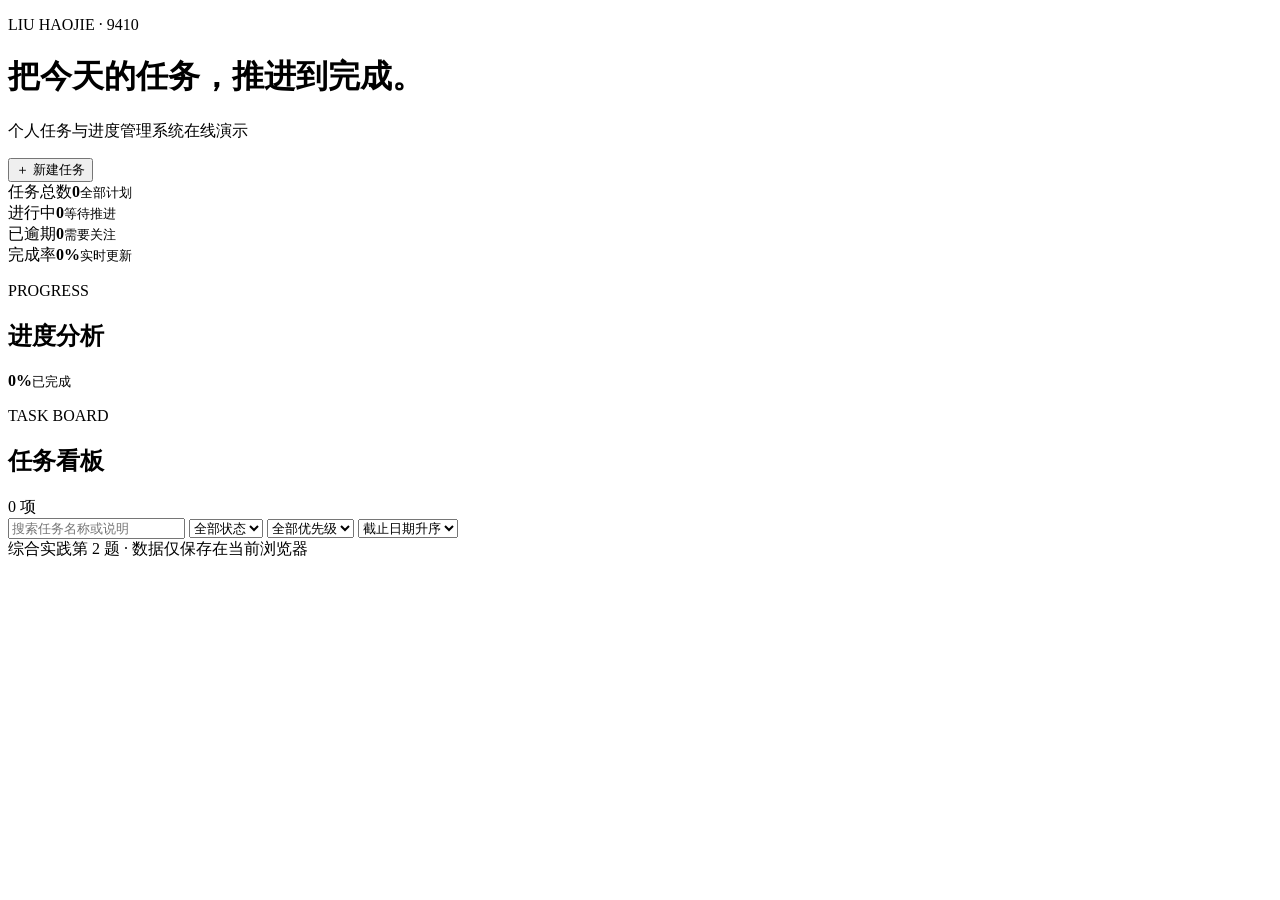
==== index.html @ 288f5f63 "Deploy task manager public demo" ====
<!doctype html>
<html lang="zh-CN">
<head>
  <meta charset="utf-8">
  <meta name="viewport" content="width=device-width, initial-scale=1">
  <meta name="description" content="刘浩杰 9410 个人任务与进度管理系统在线演示">
  <title>进度舱 · 个人任务管理</title>
  <link rel="stylesheet" href="./app.css">
</head>
<body>
  <main class="shell">
    <header class="hero">
      <div><p class="eyebrow">LIU HAOJIE · 9410</p><h1>把今天的任务，推进到完成。</h1><p>个人任务与进度管理系统在线演示</p></div>
      <button class="primary" id="newBtn">＋ 新建任务</button>
    </header>
    <section class="stats" aria-label="任务统计">
      <article><span>任务总数</span><strong id="total">0</strong><small>全部计划</small></article>
      <article><span>进行中</span><strong id="active">0</strong><small>等待推进</small></article>
      <article><span>已逾期</span><strong class="red" id="overdue">0</strong><small>需要关注</small></article>
      <article class="lime"><span>完成率</span><strong><b id="rate">0</b>%</strong><small>实时更新</small></article>
    </section>
    <section class="workspace">
      <aside class="panel analysis">
        <p class="eyebrow">PROGRESS</p><h2>进度分析</h2>
        <div class="ring" id="ring"><span><b id="ringText">0%</b><small>已完成</small></span></div>
        <div id="bars"></div>
        <p class="tip" id="tip"></p>
      </aside>
      <section class="panel board">
        <div class="board-head"><div><p class="eyebrow">TASK BOARD</p><h2>任务看板</h2></div><span id="count">0 项</span></div>
        <div class="filters">
          <input id="search" placeholder="搜索任务名称或说明">
          <select id="status"><option value="">全部状态</option><option>待开始</option><option>进行中</option><option>已完成</option><option>逾期</option></select>
          <select id="priority"><option value="">全部优先级</option><option>高</option><option>中</option><option>低</option></select>
          <select id="sort"><option value="due">截止日期升序</option><option value="priority">优先级排序</option><option value="new">最新创建</option></select>
        </div>
        <div id="list" class="list"></div>
      </section>
    </section>
    <footer>综合实践第 2 题 · 数据仅保存在当前浏览器</footer>
  </main>
  <dialog id="dialog">
    <form id="form">
      <div class="dialog-head"><div><p class="eyebrow">TASK DETAILS</p><h2 id="dialogTitle">新建任务</h2></div><button type="button" class="circle" id="close">×</button></div>
      <label>任务名称<input id="title" maxlength="80" required></label>
      <label>任务说明<textarea id="description" maxlength="500" rows="3"></textarea></label>
      <div class="form-row">
        <label>截止日期<input id="due" type="date" required></label>
        <label>优先级<select id="p"><option>高</option><option selected>中</option><option>低</option></select></label>
        <label>状态<select id="s"><option>待开始</option><option>进行中</option><option>已完成</option></select></label>
      </div>
      <p id="error" class="error"></p>
      <div class="actions"><button type="button" class="secondary" id="cancel">取消</button><button class="primary" type="submit">保存任务</button></div>
    </form>
  </dialog>
  <div id="toast" class="toast"></div>
  <script src="./app.js"></script>
</body>
</html>
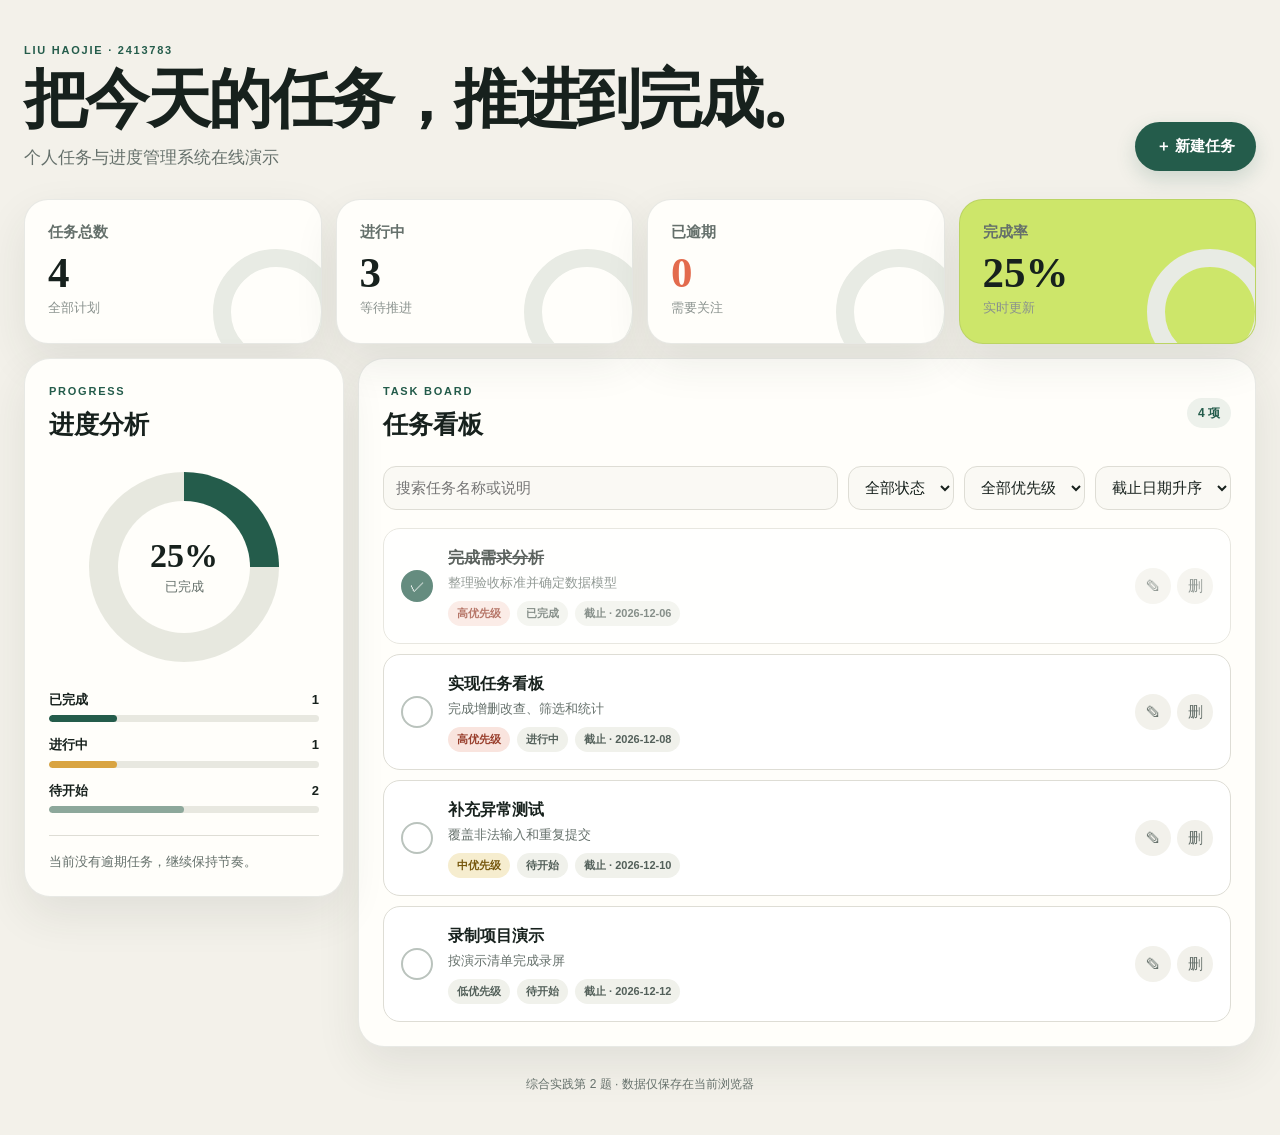
==== commit 736fba6d: "Update student number to 2413783" ====
--- a/index.html
+++ b/index.html
@@ -3,14 +3,14 @@
 <head>
   <meta charset="utf-8">
   <meta name="viewport" content="width=device-width, initial-scale=1">
-  <meta name="description" content="刘浩杰 9410 个人任务与进度管理系统在线演示">
+  <meta name="description" content="刘浩杰 2413783 个人任务与进度管理系统在线演示">
   <title>进度舱 · 个人任务管理</title>
   <link rel="stylesheet" href="./app.css">
 </head>
 <body>
   <main class="shell">
     <header class="hero">
-      <div><p class="eyebrow">LIU HAOJIE · 9410</p><h1>把今天的任务，推进到完成。</h1><p>个人任务与进度管理系统在线演示</p></div>
+      <div><p class="eyebrow">LIU HAOJIE · 2413783</p><h1>把今天的任务，推进到完成。</h1><p>个人任务与进度管理系统在线演示</p></div>
       <button class="primary" id="newBtn">＋ 新建任务</button>
     </header>
     <section class="stats" aria-label="任务统计">
--- a/app.css
+++ b/app.css
@@ -0,0 +1,5 @@
+:root{--ink:#17211d;--muted:#65706b;--paper:#f3f1ea;--card:#fffefa;--line:#deddd5;--green:#245c4b;--lime:#cde66a;--red:#e36b4d;--amber:#d9a441;--shadow:0 18px 45px rgba(41,52,46,.09)}
+*{box-sizing:border-box}body{margin:0;background:var(--paper);color:var(--ink);font:15px/1.5 "Microsoft YaHei","PingFang SC",sans-serif}button,input,select,textarea{font:inherit}button,select{cursor:pointer}.shell{width:min(1440px,calc(100% - 48px));margin:auto;padding:42px 0}.hero{display:flex;justify-content:space-between;align-items:end;gap:24px;margin-bottom:28px}.eyebrow{margin:0 0 7px;color:var(--green);font-size:11px;font-weight:900;letter-spacing:.16em}.hero h1{margin:0;font:700 clamp(40px,5vw,68px)/1.06 Georgia,"Microsoft YaHei",serif;letter-spacing:-.04em}.hero>div>p:last-child{margin:12px 0 0;color:var(--muted);font-size:17px}.primary,.secondary{border:0;border-radius:999px;padding:13px 21px;font-weight:800}.primary{background:var(--green);color:white;box-shadow:0 8px 20px rgba(36,92,75,.18)}.secondary{background:#eceae1;color:var(--ink)}.stats{display:grid;grid-template-columns:repeat(4,1fr);gap:14px;margin-bottom:14px}.stats article,.panel{border:1px solid rgba(36,55,47,.1);background:var(--card);box-shadow:var(--shadow)}.stats article{position:relative;min-height:145px;padding:21px 23px;border-radius:24px;overflow:hidden}.stats article:after{position:absolute;right:-18px;bottom:-32px;width:90px;height:90px;border:18px solid #e8ebe4;border-radius:50%;content:""}.stats span{color:var(--muted);font-weight:700}.stats strong{display:block;margin:8px 0 2px;font:700 43px/1 Georgia,serif}.stats small{color:#8a928e}.stats .lime{background:var(--lime)}.stats .red{color:var(--red)}.workspace{display:grid;grid-template-columns:320px 1fr;gap:14px;align-items:start}.panel{border-radius:26px;padding:24px}.analysis{position:sticky;top:18px}.panel h2{margin:0;font-size:25px}.ring{display:grid;place-items:center;width:190px;height:190px;margin:28px auto;border-radius:50%;background:conic-gradient(var(--green) 0%,#e7e8df 0)}.ring:before{grid-area:1/1;width:132px;height:132px;border-radius:50%;background:var(--card);content:""}.ring span{z-index:1;grid-area:1/1;text-align:center}.ring b{display:block;font:700 34px Georgia,serif}.ring small{color:var(--muted)}.bar{margin:13px 0}.bar-head{display:flex;justify-content:space-between;margin-bottom:6px;font-size:13px;font-weight:700}.track{height:7px;border-radius:99px;background:#e8e8e0;overflow:hidden}.fill{height:100%;border-radius:inherit;background:var(--green)}.tip{margin:22px 0 0;padding-top:16px;border-top:1px solid var(--line);color:var(--muted);font-size:13px}.board-head{display:flex;justify-content:space-between;align-items:center}.board-head>span{padding:6px 11px;border-radius:99px;background:#edf1eb;color:var(--green);font-size:12px;font-weight:800}.filters{display:grid;grid-template-columns:minmax(220px,1fr) repeat(3,auto);gap:10px;margin:22px 0 18px}.filters input,.filters select{min-height:44px;border:1px solid var(--line);border-radius:13px;padding:0 12px;background:#faf9f4;color:var(--ink)}.list{display:grid;gap:10px}.task{display:grid;grid-template-columns:auto 1fr auto;gap:15px;align-items:center;padding:17px;border:1px solid var(--line);border-radius:17px;background:white}.task.done{opacity:.7}.task.done h3{text-decoration:line-through}.check{display:grid;place-items:center;width:32px;height:32px;border:2px solid #bac3bd;border-radius:50%;background:white;color:white}.done .check{border-color:var(--green);background:var(--green)}.task h3{margin:0 0 3px;font-size:16px}.task p{margin:0;color:var(--muted);font-size:13px}.meta{display:flex;flex-wrap:wrap;gap:7px;margin-top:9px}.badge{padding:4px 9px;border-radius:99px;background:#f0f1eb;color:#53605a;font-size:11px;font-weight:800}.badge.high{background:#f9e4de;color:#983d2b}.badge.medium{background:#f6edcf;color:#76570d}.badge.overdue{background:var(--red);color:white}.task-actions{display:flex;gap:6px}.circle{width:36px;height:36px;border:0;border-radius:50%;background:#f2f1eb;color:var(--muted)}.empty{padding:65px 20px;border:1px dashed #c9cbc2;border-radius:17px;text-align:center;color:var(--muted)}footer{padding-top:28px;text-align:center;color:var(--muted);font-size:12px}dialog{width:min(620px,calc(100% - 32px));padding:0;border:0;border-radius:25px;background:var(--card);color:var(--ink);box-shadow:0 28px 80px rgba(20,31,26,.25)}dialog::backdrop{background:rgba(22,31,27,.45);backdrop-filter:blur(5px)}#form{padding:27px}.dialog-head{display:flex;justify-content:space-between;align-items:start}.dialog-head h2{margin:0}#form>label,.form-row label{display:grid;gap:7px;margin-top:14px;color:#4e5954;font-size:13px;font-weight:800}#form input,#form textarea,#form select{width:100%;border:1px solid var(--line);border-radius:12px;padding:11px 12px;background:#fbfaf6;color:var(--ink)}.form-row{display:grid;grid-template-columns:1.3fr 1fr 1fr;gap:10px}.error{min-height:21px;color:var(--red);font-size:13px}.actions{display:flex;justify-content:end;gap:8px}.toast{position:fixed;right:24px;bottom:24px;transform:translateY(30px);padding:12px 17px;border-radius:12px;background:var(--ink);color:white;opacity:0;transition:.25s}.toast.show{transform:translateY(0);opacity:1}
+@media(max-width:980px){.stats{grid-template-columns:repeat(2,1fr)}.workspace{grid-template-columns:1fr}.analysis{position:static}.filters{grid-template-columns:1fr 1fr}.filters input{grid-column:1/-1}}
+@media(max-width:620px){.shell{width:calc(100% - 24px);padding-top:24px}.hero{align-items:start;flex-direction:column}.hero h1{font-size:38px}.hero .primary{width:100%}.stats article{min-height:125px;padding:17px}.stats strong{font-size:34px}.panel{padding:18px}.filters{grid-template-columns:1fr}.filters input{grid-column:auto}.task{grid-template-columns:auto 1fr}.task-actions{grid-column:2}.form-row{grid-template-columns:1fr}}
+
